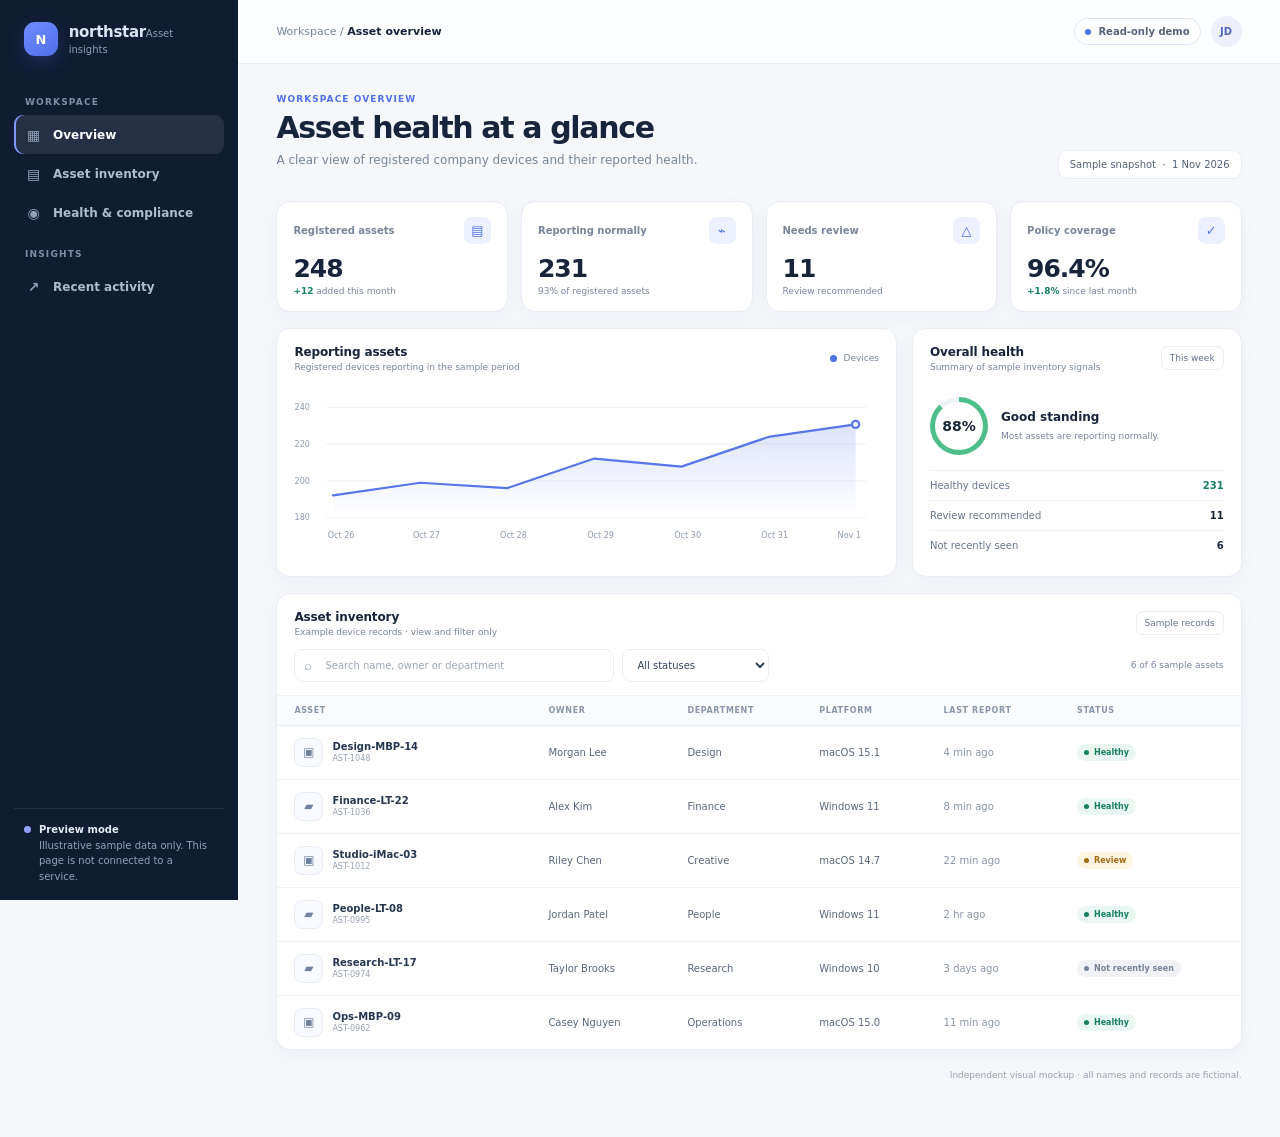
==== mockups/asset-monitoring-demo.html @ e90b8720 "ui: port the Becxus theme system (graphite, amber accent, dark/light) Replaces the mint/blue ops pal" ====
<!doctype html>
<html lang="en">
<head>
  <meta charset="utf-8">
  <meta name="viewport" content="width=device-width, initial-scale=1">
  <meta name="color-scheme" content="light">
  <title>Northstar · Asset overview (demo)</title>
  <style>
    :root {
      color-scheme: light;
      --ink: #17243b;
      --muted: #78859a;
      --line: #e8edf4;
      --paper: #fff;
      --canvas: #f5f7fb;
      --navy: #101c32;
      --navy-soft: #1b2b47;
      --blue: #4f70e8;
      --blue-soft: #edf1ff;
      --green: #17815d;
      --green-soft: #eaf7f1;
      --amber: #a56a13;
      --amber-soft: #fff5e3;
      --red: #bd4d55;
      --red-soft: #fff0f0;
      --radius: 14px;
      font-family: Inter, "Segoe UI", system-ui, -apple-system, sans-serif;
      font-synthesis: none;
      text-rendering: optimizeLegibility;
      -webkit-font-smoothing: antialiased;
      -moz-osx-font-smoothing: grayscale;
    }

    * { box-sizing: border-box; }
    body { margin: 0; min-width: 320px; background: var(--canvas); color: var(--ink); font-size: 13px; }
    button, input, select { font: inherit; }
    button, a, select, input { -webkit-tap-highlight-color: transparent; }
    a { color: inherit; text-decoration: none; }
    button:focus-visible, a:focus-visible, input:focus-visible, select:focus-visible {
      outline: 3px solid #9aabff;
      outline-offset: 2px;
    }
    .shell { min-height: 100vh; display: grid; grid-template-columns: 238px minmax(0, 1fr); }
    .sidebar {
      position: sticky; top: 0; height: 100vh; padding: 22px 14px 16px;
      display: flex; flex-direction: column; color: #dce5f4; background: var(--navy);
    }
    .brand { display: flex; align-items: center; gap: 11px; padding: 0 10px 24px; }
    .brand-mark {
      display: grid; place-items: center; width: 34px; height: 34px; border-radius: 11px;
      color: #fff; background: linear-gradient(145deg, #718cff, #4f70e8); font-weight: 750;
      box-shadow: 0 6px 16px #324eb05c;
    }
    .brand-name { font-weight: 700; font-size: 15px; letter-spacing: -.02em; }
    .brand-caption { margin-top: 2px; color: #8d9cb4; font-size: 10px; }
    .nav-label { padding: 17px 11px 8px; color: #7e8da5; font-size: 9px; font-weight: 700; letter-spacing: .13em; text-transform: uppercase; }
    .nav-link {
      min-height: 39px; display: flex; align-items: center; gap: 11px; padding: 0 11px;
      border-radius: 9px; color: #aebbd0; font-size: 12px; font-weight: 550;
    }
    .nav-link:hover { color: #fff; background: #ffffff0d; }
    .nav-link.active { color: #fff; background: #ffffff16; box-shadow: inset 2px 0 #8297ff; }
    .nav-icon { width: 17px; color: #91a1bb; text-align: center; font-size: 14px; }
    .sidebar-foot { margin-top: auto; padding: 13px 10px 0; border-top: 1px solid #ffffff17; color: #93a2b9; }
    .demo-note { display: flex; gap: 8px; align-items: flex-start; font-size: 10px; line-height: 1.55; }
    .demo-note b { color: #e6ecf7; font-weight: 600; }
    .demo-dot { flex: 0 0 auto; margin-top: 4px; width: 7px; height: 7px; border-radius: 50%; background: #90a4ff; }
    .main { min-width: 0; }
    .topbar {
      height: 64px; display: flex; align-items: center; justify-content: space-between; gap: 16px;
      padding: 0 clamp(20px, 3vw, 42px); background: #ffffffd9; border-bottom: 1px solid var(--line);
    }
    .breadcrumb { color: var(--muted); font-size: 11px; }
    .breadcrumb strong { color: var(--ink); font-weight: 650; }
    .top-actions { display: flex; align-items: center; gap: 10px; }
    .read-only {
      display: inline-flex; align-items: center; gap: 7px; padding: 7px 10px;
      border: 1px solid #dfe6f3; border-radius: 999px; background: #fff; color: #56647a;
      font-size: 10px; font-weight: 650;
    }
    .read-only span { width: 6px; height: 6px; border-radius: 50%; background: var(--blue); }
    .avatar { display: grid; place-items: center; width: 31px; height: 31px; border-radius: 50%; background: #edf0fb; color: #5368bc; font-size: 10px; font-weight: 700; }
    .content { width: min(1440px, 100%); margin: 0 auto; padding: 30px clamp(20px, 3vw, 42px) 48px; }
    .page-heading { display: flex; flex-wrap: wrap; align-items: flex-end; justify-content: space-between; gap: 18px; margin-bottom: 22px; }
    .eyebrow { margin-bottom: 7px; color: var(--blue); font-size: 9px; font-weight: 750; letter-spacing: .12em; text-transform: uppercase; }
    h1 { margin: 0; font-size: clamp(24px, 3vw, 30px); letter-spacing: -.045em; line-height: 1.15; }
    .subheading { margin-top: 7px; color: var(--muted); font-size: 12px; }
    .date-chip { padding: 8px 11px; border: 1px solid var(--line); border-radius: 9px; background: var(--paper); color: #536178; font-size: 10px; }
    .stats { display: grid; grid-template-columns: repeat(4, minmax(0, 1fr)); gap: 13px; margin-bottom: 16px; }
    .stat, .panel { border: 1px solid var(--line); border-radius: var(--radius); background: var(--paper); box-shadow: 0 5px 20px #1c31530a; }
    .stat { min-height: 111px; padding: 15px 16px; }
    .stat-top { display: flex; align-items: center; justify-content: space-between; gap: 8px; color: var(--muted); font-size: 10px; font-weight: 600; }
    .stat-icon { display: grid; place-items: center; width: 27px; height: 27px; border-radius: 8px; color: var(--blue); background: var(--blue-soft); font-size: 13px; }
    .stat-value { margin-top: 10px; font-size: 25px; font-weight: 680; letter-spacing: -.04em; }
    .stat-foot { margin-top: 3px; color: var(--muted); font-size: 9px; }
    .stat-foot strong { color: var(--green); font-weight: 650; }
    .overview-grid { display: grid; grid-template-columns: minmax(0, 1.6fr) minmax(255px, .85fr); gap: 15px; margin-bottom: 16px; }
    .panel-heading { display: flex; align-items: center; justify-content: space-between; gap: 12px; padding: 16px 17px 12px; }
    .panel-title { font-size: 12px; font-weight: 680; letter-spacing: -.01em; }
    .panel-subtitle { margin-top: 3px; color: var(--muted); font-size: 9px; }
    .period { padding: 6px 8px; border: 1px solid var(--line); border-radius: 7px; color: #64728a; background: #fff; font-size: 9px; }
    .chart-wrap { padding: 0 13px 12px; }
    .chart { display: block; width: 100%; height: auto; }
    .chart-label { fill: #8a97aa; font-size: 9px; font-family: inherit; }
    .chart-grid { stroke: #edf0f5; stroke-width: 1; }
    .chart-area { fill: url(#area); }
    .chart-line { fill: none; stroke: #5875e9; stroke-width: 2.5; stroke-linecap: round; stroke-linejoin: round; }
    .legend { display: flex; align-items: center; gap: 6px; color: var(--muted); font-size: 9px; }
    .legend i { width: 7px; height: 7px; border-radius: 50%; background: var(--blue); }
    .health-body { padding: 4px 17px 16px; }
    .health-score { display: flex; align-items: center; gap: 13px; padding: 9px 0 15px; }
    .score-ring { display: grid; place-items: center; width: 58px; height: 58px; flex: 0 0 auto; border-radius: 50%; background: conic-gradient(#4dbe8a 0 88%, #edf2f5 88% 100%); position: relative; }
    .score-ring::before { content: ""; position: absolute; inset: 5px; border-radius: 50%; background: #fff; }
    .score-ring b { position: relative; z-index: 1; font-size: 14px; }
    .health-summary b { display: block; margin-bottom: 3px; font-size: 12px; }
    .health-summary span { color: var(--muted); font-size: 9px; }
    .health-row { display: flex; align-items: center; justify-content: space-between; gap: 12px; padding: 9px 0; border-top: 1px solid #f0f2f6; color: #68768b; font-size: 10px; }
    .health-row strong { color: var(--ink); font-size: 10px; font-weight: 650; }
    .health-row .good { color: var(--green); }
    .table-panel { overflow: hidden; }
    .table-tools { display: flex; flex-wrap: wrap; align-items: center; gap: 8px; padding: 0 17px 13px; }
    .search { position: relative; flex: 1 1 210px; max-width: 320px; }
    .search span { position: absolute; top: 50%; left: 10px; transform: translateY(-50%); color: #96a1b2; font-size: 13px; }
    .search input, .filter {
      width: 100%; height: 33px; border: 1px solid var(--line); border-radius: 8px;
      color: #35435a; background: #fff; font-size: 10px;
    }
    .search input { padding: 0 10px 0 30px; }
    .search input::placeholder { color: #9aa5b5; }
    .filter { width: auto; min-width: 125px; padding: 0 26px 0 10px; }
    .table-count { margin-left: auto; color: var(--muted); font-size: 9px; }
    .table-scroll { overflow-x: auto; }
    table { width: 100%; border-collapse: collapse; text-align: left; }
    thead { background: #fafbfd; }
    th { padding: 10px 17px; border-top: 1px solid #f0f2f6; border-bottom: 1px solid #edf0f5; color: #8995a8; font-size: 8px; font-weight: 700; letter-spacing: .08em; text-transform: uppercase; white-space: nowrap; }
    td { padding: 12px 17px; border-bottom: 1px solid #f0f2f6; color: #59677d; font-size: 10px; white-space: nowrap; }
    tbody tr:last-child td { border-bottom: 0; }
    tbody tr:hover { background: #fbfcff; }
    .asset-name { display: flex; align-items: center; gap: 9px; min-width: 160px; }
    .device-icon { display: grid; place-items: center; width: 29px; height: 29px; border: 1px solid #e8edf4; border-radius: 8px; color: #7181a0; background: #f8faff; font-size: 12px; }
    .asset-name b { display: block; color: #263650; font-size: 10px; font-weight: 650; }
    .asset-name small { display: block; margin-top: 2px; color: #96a1b1; font-size: 8px; }
    .status { display: inline-flex; align-items: center; gap: 5px; padding: 4px 7px; border-radius: 999px; font-size: 8px; font-weight: 650; }
    .status::before { content: ""; width: 5px; height: 5px; border-radius: 50%; background: currentColor; }
    .status.healthy { color: var(--green); background: var(--green-soft); }
    .status.review { color: var(--amber); background: var(--amber-soft); }
    .status.offline { color: #768398; background: #f0f2f6; }
    .cell-muted { color: #8793a6; }
    .empty { display: none; padding: 28px 16px; color: var(--muted); text-align: center; font-size: 11px; }
    .footer-note { padding-top: 11px; color: #95a0b0; font-size: 9px; text-align: right; }
    @media (max-width: 1050px) {
      .shell { grid-template-columns: 205px minmax(0, 1fr); }
      .overview-grid { grid-template-columns: minmax(0, 1fr); }
    }
    @media (max-width: 760px) {
      .shell { display: block; }
      .sidebar { position: static; height: auto; padding: 12px 14px; }
      .brand { padding: 0 4px 10px; }
      .sidebar nav { display: flex; gap: 5px; overflow-x: auto; }
      .nav-label, .sidebar-foot { display: none; }
      .nav-link { min-height: 34px; padding: 0 10px; white-space: nowrap; }
      .topbar { height: 53px; }
      .stats { grid-template-columns: repeat(2, minmax(0, 1fr)); gap: 9px; }
      .stat { min-height: 100px; padding: 12px; }
      .content { padding-top: 22px; }
    }
    @media (max-width: 440px) {
      .breadcrumb { display: none; }
      .topbar { justify-content: flex-end; }
      .date-chip { display: none; }
      .stats { gap: 8px; }
      .stat-value { font-size: 22px; }
      .table-tools { padding-right: 12px; padding-left: 12px; }
      th, td { padding-right: 12px; padding-left: 12px; }
      .table-count { width: 100%; margin-left: 0; }
    }
    @media (prefers-reduced-motion: reduce) { *, *::before, *::after { scroll-behavior: auto !important; transition-duration: .01ms !important; } }
  </style>
</head>
<body>
  <div class="shell">
    <aside class="sidebar" aria-label="Demo navigation">
      <a class="brand" href="#overview" aria-label="Northstar asset overview">
        <span class="brand-mark">N</span>
        <span><span class="brand-name">northstar</span><span class="brand-caption">Asset insights</span></span>
      </a>
      <nav>
        <div class="nav-label">Workspace</div>
        <a class="nav-link active" href="#overview"><span class="nav-icon" aria-hidden="true">▦</span>Overview</a>
        <a class="nav-link" href="#inventory"><span class="nav-icon" aria-hidden="true">▤</span>Asset inventory</a>
        <a class="nav-link" href="#health"><span class="nav-icon" aria-hidden="true">◉</span>Health &amp; compliance</a>
        <div class="nav-label">Insights</div>
        <a class="nav-link" href="#activity"><span class="nav-icon" aria-hidden="true">↗</span>Recent activity</a>
      </nav>
      <div class="sidebar-foot">
        <div class="demo-note"><span class="demo-dot"></span><span><b>Preview mode</b><br>Illustrative sample data only. This page is not connected to a service.</span></div>
      </div>
    </aside>

    <main class="main" id="overview">
      <header class="topbar">
        <div class="breadcrumb">Workspace <span aria-hidden="true">/</span> <strong>Asset overview</strong></div>
        <div class="top-actions">
          <span class="read-only"><span></span>Read-only demo</span>
          <span class="avatar" aria-label="Demo user">JD</span>
        </div>
      </header>
      <div class="content">
        <section class="page-heading" aria-labelledby="page-title">
          <div>
            <div class="eyebrow">Workspace overview</div>
            <h1 id="page-title">Asset health at a glance</h1>
            <p class="subheading">A clear view of registered company devices and their reported health.</p>
          </div>
          <div class="date-chip">Sample snapshot &nbsp;·&nbsp; 1 Nov 2026</div>
        </section>

        <section class="stats" aria-label="Asset summary">
          <article class="stat">
            <div class="stat-top"><span>Registered assets</span><span class="stat-icon" aria-hidden="true">▤</span></div>
            <div class="stat-value">248</div><div class="stat-foot"><strong>+12</strong> added this month</div>
          </article>
          <article class="stat">
            <div class="stat-top"><span>Reporting normally</span><span class="stat-icon" aria-hidden="true">⌁</span></div>
            <div class="stat-value">231</div><div class="stat-foot">93% of registered assets</div>
          </article>
          <article class="stat">
            <div class="stat-top"><span>Needs review</span><span class="stat-icon" aria-hidden="true">△</span></div>
            <div class="stat-value">11</div><div class="stat-foot">Review recommended</div>
          </article>
          <article class="stat">
            <div class="stat-top"><span>Policy coverage</span><span class="stat-icon" aria-hidden="true">✓</span></div>
            <div class="stat-value">96.4%</div><div class="stat-foot"><strong>+1.8%</strong> since last month</div>
          </article>
        </section>

        <section class="overview-grid" aria-label="Asset reporting and health">
          <article class="panel">
            <div class="panel-heading">
              <div><div class="panel-title">Reporting assets</div><div class="panel-subtitle">Registered devices reporting in the sample period</div></div>
              <span class="legend"><i></i>Devices</span>
            </div>
            <div class="chart-wrap">
              <svg class="chart" viewBox="0 0 660 185" role="img" aria-label="Sample trend: reporting assets rising from 196 to 231 over the last seven days">
                <defs><linearGradient id="area" x1="0" x2="0" y1="0" y2="1"><stop offset="0" stop-color="#5875e9" stop-opacity=".2"/><stop offset="1" stop-color="#5875e9" stop-opacity="0"/></linearGradient></defs>
                <line class="chart-grid" x1="40" y1="26" x2="642" y2="26"/><line class="chart-grid" x1="40" y1="67" x2="642" y2="67"/>
                <line class="chart-grid" x1="40" y1="108" x2="642" y2="108"/><line class="chart-grid" x1="40" y1="149" x2="642" y2="149"/>
                <text class="chart-label" x="5" y="29">240</text><text class="chart-label" x="5" y="70">220</text>
                <text class="chart-label" x="5" y="111">200</text><text class="chart-label" x="5" y="152">180</text>
                <path class="chart-area" d="M48 124 L145 110 L242 116 L339 83 L436 92 L533 59 L630 45 L630 149 L48 149 Z"/>
                <path class="chart-line" d="M48 124 L145 110 L242 116 L339 83 L436 92 L533 59 L630 45"/>
                <circle cx="630" cy="45" r="4" fill="#fff" stroke="#5875e9" stroke-width="2.5"/>
                <text class="chart-label" x="42" y="171">Oct 26</text><text class="chart-label" x="137" y="171">Oct 27</text>
                <text class="chart-label" x="234" y="171">Oct 28</text><text class="chart-label" x="331" y="171">Oct 29</text>
                <text class="chart-label" x="428" y="171">Oct 30</text><text class="chart-label" x="525" y="171">Oct 31</text>
                <text class="chart-label" x="610" y="171">Nov 1</text>
              </svg>
            </div>
          </article>
          <article class="panel" id="health">
            <div class="panel-heading">
              <div><div class="panel-title">Overall health</div><div class="panel-subtitle">Summary of sample inventory signals</div></div>
              <span class="period">This week</span>
            </div>
            <div class="health-body">
              <div class="health-score">
                <div class="score-ring" aria-label="88 percent"><b>88%</b></div>
                <div class="health-summary"><b>Good standing</b><span>Most assets are reporting normally.</span></div>
              </div>
              <div class="health-row"><span>Healthy devices</span><strong class="good">231</strong></div>
              <div class="health-row"><span>Review recommended</span><strong>11</strong></div>
              <div class="health-row"><span>Not recently seen</span><strong>6</strong></div>
            </div>
          </article>
        </section>

        <section class="panel table-panel" id="inventory" aria-labelledby="inventory-title">
          <div class="panel-heading">
            <div><div class="panel-title" id="inventory-title">Asset inventory</div><div class="panel-subtitle">Example device records · view and filter only</div></div>
            <span class="period">Sample records</span>
          </div>
          <div class="table-tools">
            <label class="search"><span aria-hidden="true">⌕</span><input id="asset-search" type="search" placeholder="Search name, owner or department" aria-label="Search sample assets"></label>
            <label><span class="nav-label" style="position:absolute;clip:rect(0,0,0,0)">Filter by status</span>
              <select id="status-filter" class="filter" aria-label="Filter by status">
                <option value="all">All statuses</option><option value="Healthy">Healthy</option>
                <option value="Review">Review</option><option value="Offline">Not recently seen</option>
              </select>
            </label>
            <span class="table-count" id="result-count" aria-live="polite"></span>
          </div>
          <div class="table-scroll">
            <table>
              <thead><tr><th scope="col">Asset</th><th scope="col">Owner</th><th scope="col">Department</th><th scope="col">Platform</th><th scope="col">Last report</th><th scope="col">Status</th></tr></thead>
              <tbody id="asset-rows"></tbody>
            </table>
            <div class="empty" id="empty-state">No sample assets match those filters.</div>
          </div>
        </section>
        <p class="footer-note" id="activity">Independent visual mockup · all names and records are fictional.</p>
      </div>
    </main>
  </div>
  <script>
    const assets = [
      { name: "Design-MBP-14", id: "AST-1048", icon: "▣", owner: "Morgan Lee", department: "Design", platform: "macOS 15.1", report: "4 min ago", status: "Healthy" },
      { name: "Finance-LT-22", id: "AST-1036", icon: "▰", owner: "Alex Kim", department: "Finance", platform: "Windows 11", report: "8 min ago", status: "Healthy" },
      { name: "Studio-iMac-03", id: "AST-1012", icon: "▣", owner: "Riley Chen", department: "Creative", platform: "macOS 14.7", report: "22 min ago", status: "Review" },
      { name: "People-LT-08", id: "AST-0995", icon: "▰", owner: "Jordan Patel", department: "People", platform: "Windows 11", report: "2 hr ago", status: "Healthy" },
      { name: "Research-LT-17", id: "AST-0974", icon: "▰", owner: "Taylor Brooks", department: "Research", platform: "Windows 10", report: "3 days ago", status: "Offline" },
      { name: "Ops-MBP-09", id: "AST-0962", icon: "▣", owner: "Casey Nguyen", department: "Operations", platform: "macOS 15.0", report: "11 min ago", status: "Healthy" }
    ];
    const escapeHtml = (value) => String(value).replace(/[&<>"']/g, (char) => ({
      "&": "&amp;", "<": "&lt;", ">": "&gt;", '"': "&quot;", "'": "&#39;"
    })[char]);
    const rows = document.getElementById("asset-rows");
    const search = document.getElementById("asset-search");
    const status = document.getElementById("status-filter");
    const count = document.getElementById("result-count");
    const empty = document.getElementById("empty-state");
    function renderAssets() {
      const query = search.value.trim().toLowerCase();
      const filtered = assets.filter((asset) => {
        const matchesText = [asset.name, asset.id, asset.owner, asset.department, asset.platform]
          .some((value) => value.toLowerCase().includes(query));
        return matchesText && (status.value === "all" || asset.status === status.value);
      });
      rows.innerHTML = filtered.map((asset) => `<tr>
        <td><div class="asset-name"><span class="device-icon" aria-hidden="true">${asset.icon}</span><span><b>${escapeHtml(asset.name)}</b><small>${escapeHtml(asset.id)}</small></span></div></td>
        <td>${escapeHtml(asset.owner)}</td><td>${escapeHtml(asset.department)}</td>
        <td>${escapeHtml(asset.platform)}</td><td class="cell-muted">${escapeHtml(asset.report)}</td>
        <td><span class="status ${asset.status === "Healthy" ? "healthy" : asset.status === "Review" ? "review" : "offline"}">${escapeHtml(asset.status === "Offline" ? "Not recently seen" : asset.status)}</span></td>
      </tr>`).join("");
      count.textContent = `${filtered.length} of ${assets.length} sample assets`;
      empty.style.display = filtered.length ? "none" : "block";
    }
    search.addEventListener("input", renderAssets);
    status.addEventListener("change", renderAssets);
    renderAssets();
  </script>
</body>
</html>
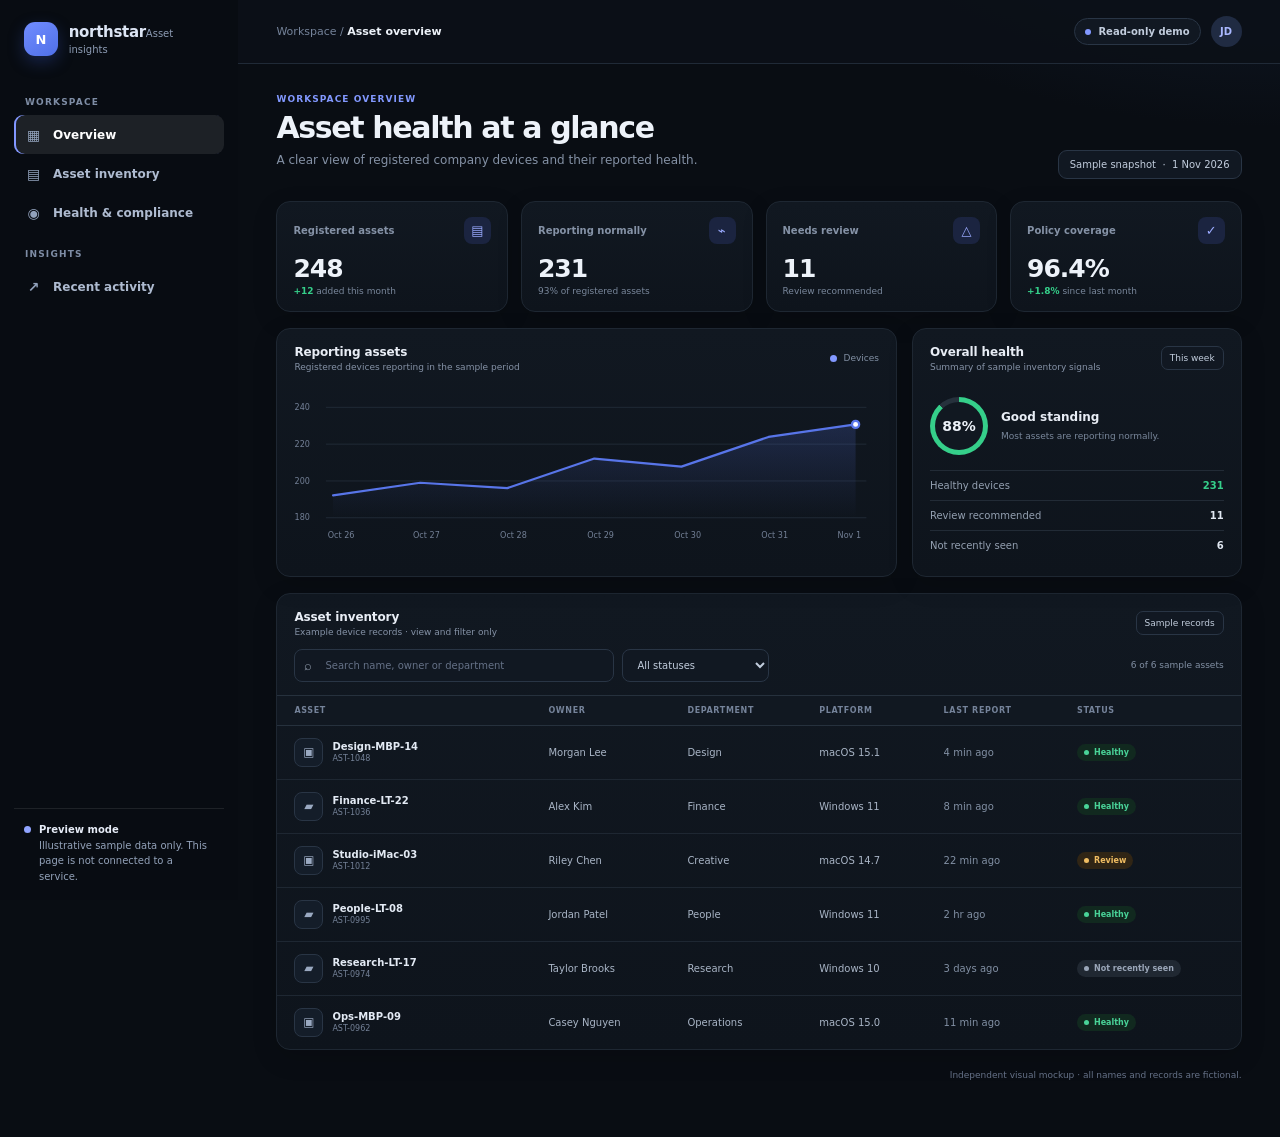
==== commit fbd6a2aa: "ui: make the theme hold up everywhere Overlays (palette, modal, lightbox, toasts, download bar) carr" ====
--- a/mockups/asset-monitoring-demo.html
+++ b/mockups/asset-monitoring-demo.html
@@ -7,22 +7,22 @@
   <title>Northstar · Asset overview (demo)</title>
   <style>
     :root {
-      color-scheme: light;
-      --ink: #17243b;
-      --muted: #78859a;
-      --line: #e8edf4;
-      --paper: #fff;
-      --canvas: #f5f7fb;
-      --navy: #101c32;
-      --navy-soft: #1b2b47;
-      --blue: #4f70e8;
-      --blue-soft: #edf1ff;
-      --green: #17815d;
-      --green-soft: #eaf7f1;
-      --amber: #a56a13;
-      --amber-soft: #fff5e3;
-      --red: #bd4d55;
-      --red-soft: #fff0f0;
+      color-scheme: dark;
+      --muted: #8290a4;
+      --line: #202a37;
+      --paper: #101720;
+      --canvas: #090d13;
+      --navy: #080c12;
+      --navy-soft: #111a27;
+      --blue: #8298ff;
+      --blue-soft: #1a2340;
+      --green: #35cf8a;
+      --green-soft: #10291f;
+      --amber: #f0b547;
+      --amber-soft: #302414;
+      --red: #f1797d;
+      --red-soft: #301a20;
+      --ink: #edf2f9;
       --radius: 14px;
       font-family: Inter, "Segoe UI", system-ui, -apple-system, sans-serif;
       font-synthesis: none;
@@ -148,6 +148,39 @@
     .cell-muted { color: #8793a6; }
     .empty { display: none; padding: 28px 16px; color: var(--muted); text-align: center; font-size: 11px; }
     .footer-note { padding-top: 11px; color: #95a0b0; font-size: 9px; text-align: right; }
+    body { background: radial-gradient(900px 480px at 100% -15%, #142033 0%, transparent 62%), var(--canvas); }
+    .topbar { background: #0b1018e8; border-color: var(--line); }
+    .breadcrumb { color: #75839a; }
+    .breadcrumb strong { color: var(--ink); }
+    .read-only, .date-chip, .period, .search input, .filter {
+      border-color: #293545; background: #111822; color: #c1ccdc;
+    }
+    .avatar { background: #202b42; color: #aab8ff; }
+    .subheading, .panel-subtitle, .stat-top { color: #8592a6; }
+    .stat, .panel { border-color: #1e2732; background: linear-gradient(180deg, #111821, #0e141c); box-shadow: 0 8px 26px #00000024; }
+    .stat-icon { color: #9babff; background: #1b2440; }
+    .stat-foot, .health-summary span { color: #79879b; }
+    .panel-title, .health-summary b { color: #e8edf5; }
+    .chart-grid { stroke: #222c38; }
+    .chart-label { fill: #748197; }
+    .score-ring { background: conic-gradient(#35cf8a 0 88%, #26313c 88% 100%); }
+    .score-ring::before { background: #111821; }
+    .health-row { border-color: #222b36; color: #94a0b1; }
+    .health-row strong { color: #e1e8f2; }
+    .search input::placeholder { color: #657187; }
+    thead { background: #111821; }
+    th { border-color: #26313d; color: #75839a; }
+    td { border-color: #1e2732; color: #a9b5c6; }
+    tbody tr:hover { background: #ffffff06; }
+    .asset-name b { color: #e3eaf4; }
+    .asset-name small { color: #748197; }
+    .device-icon { border-color: #293545; color: #9aa9c1; background: #141d29; }
+    .status.healthy { color: #49d398; background: #11291f; }
+    .status.review { color: #f0bd62; background: #302515; }
+    .status.offline { color: #9aa6b8; background: #202832; }
+    .cell-muted { color: #8290a4; }
+    .empty { color: #8390a3; }
+    .footer-note { color: #657187; }
     @media (max-width: 1050px) {
       .shell { grid-template-columns: 205px minmax(0, 1fr); }
       .overview-grid { grid-template-columns: minmax(0, 1fr); }
